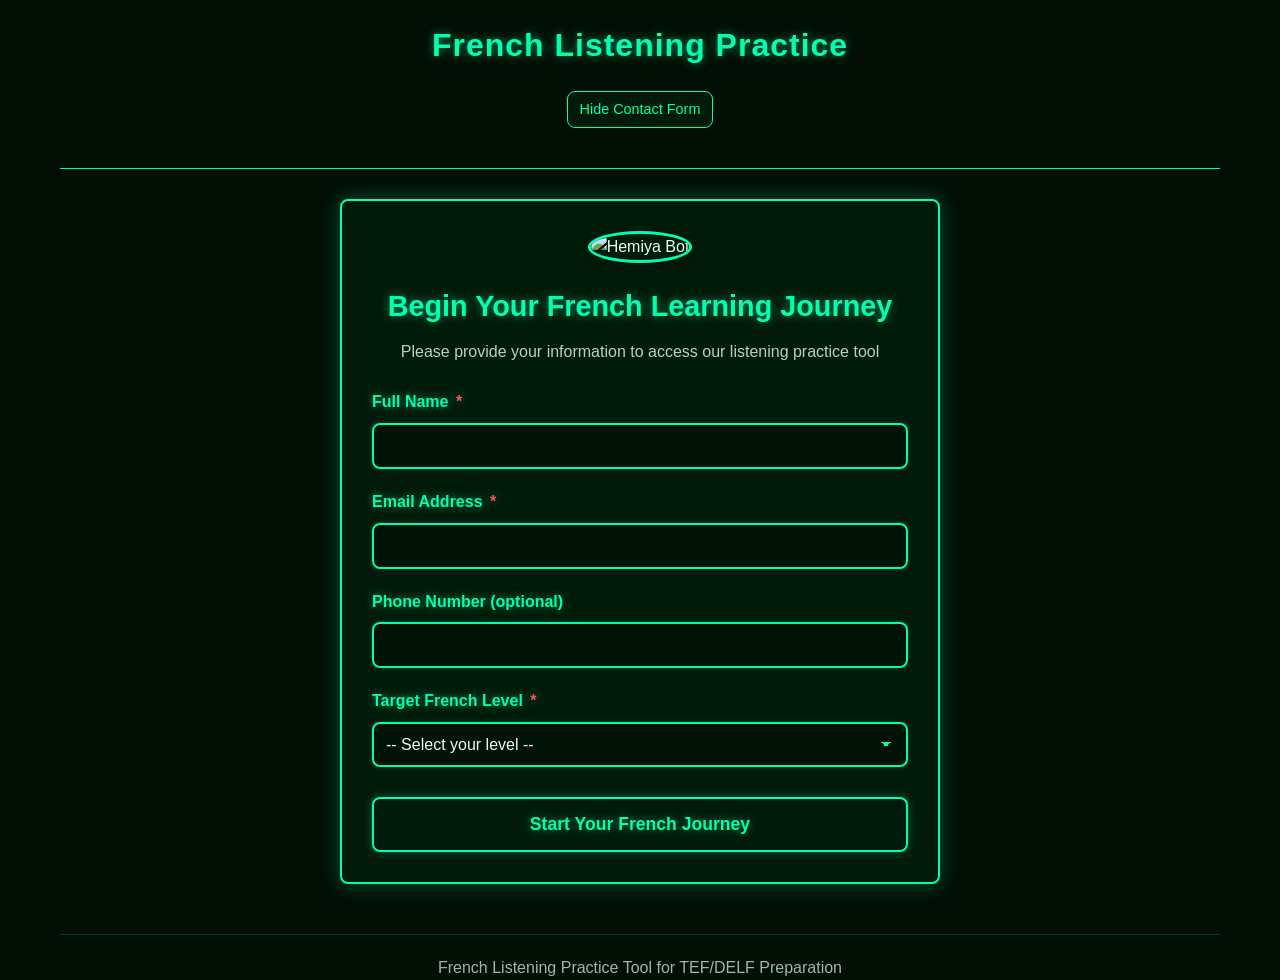
==== listening.html @ bfbf90c2 "Initial commit of listening practice tool" ====
<!DOCTYPE html>
<html lang="fr">
<head>
    <meta charset="UTF-8">
    <meta name="viewport" content="width=device-width, initial-scale=1.0">
    <title>French Listening Practice - TEF/DELF Preparation</title>
    <link rel="stylesheet" href="css/styles.css">
    <script type="text/javascript" src="https://cdn.jsdelivr.net/npm/@emailjs/browser@3/dist/email.min.js"></script>
    <base target="_parent">
</head>
<body>
    <div class="container">
        <header>
            <h1>French Listening Practice</h1>
            <div class="form-toggle">
                <a href="#" class="form-toggle-link" id="toggle-form">Hide Contact Form</a>
            </div>
        </header>

        <main>
            <!-- Contact Form Section - Visible by default -->
            <div id="contact-form-container">
                <div class="form-header">
                    <div class="avatar-container">
                        <img src="https://yiyang512.github.io/new/hemiya.jpg" alt="Hemiya Bot" class="avatar">
                    </div>
                    <h2>Begin Your French Learning Journey</h2>
                    <p>Please provide your information to access our listening practice tool</p>
                </div>
                
                <form id="contact-form">
                    <div class="form-group">
                        <label for="fullName">Full Name <span class="required">*</span></label>
                        <input type="text" id="fullName" name="fullName" required>
                        <div class="error-message" id="fullName-error">Please enter your full name</div>
                    </div>
                    
                    <div class="form-group">
                        <label for="email">Email Address <span class="required">*</span></label>
                        <input type="email" id="email" name="email" required>
                        <div class="error-message" id="email-error">Please enter a valid email address</div>
                    </div>
                    
                    <div class="form-group">
                        <label for="phone">Phone Number (optional)</label>
                        <input type="tel" id="phone" name="phone">
                    </div>
                    
                    <div class="form-group">
                        <label for="targetLevel">Target French Level <span class="required">*</span></label>
                        <select id="targetLevel" name="targetLevel" required>
                            <option value="">-- Select your level --</option>
                            <option value="A1">A1 - Beginner</option>
                            <option value="A2">A2 - Elementary</option>
                            <option value="B1">B1 - Intermediate</option>
                            <option value="B2">B2 - Upper Intermediate</option>
                        </select>
                        <div class="error-message" id="targetLevel-error">Please select your target level</div>
                    </div>
                    
                    <button type="submit" id="submit-form">Start Your French Journey</button>
                    
                    <div id="form-success" class="form-message success-message hidden">
                        <p>Thank you for your submission! You now have access to our listening practice tool.</p>
                    </div>
                    
                    <div id="form-error" class="form-message error-message hidden">
                        <p>There was an error processing your submission. Please try again.</p>
                    </div>
                </form>
            </div>

            <!-- Listening Level Selection - Hidden by default -->
            <div id="listening-app" class="hidden">
                <div class="level-selector">
                    <h2>Sélectionnez votre niveau</h2>
                    <div class="level-buttons">
                        <button class="level-btn" data-level="A1">A1</button>
                        <button class="level-btn" data-level="A2">A2</button>
                        <button class="level-btn" data-level="B1">B1</button>
                        <button class="level-btn" data-level="B2">B2</button>
                    </div>
                </div>

                <div id="level-description" class="hidden">
                    <div class="level-info">
                        <h2>Niveau <span id="current-level">A1</span></h2>
                        <p id="level-explanation"></p>
                    </div>
                    <div class="listening-selector">
                        <label for="listening-select">Choisissez un audio:</label>
                        <select id="listening-select">
                            <option value="">-- Sélectionnez un audio --</option>
                        </select>
                    </div>
                </div>

                <div id="listening-container" class="hidden">
                    <div class="audio-player-container">
                        <h3>Écoutez attentivement</h3>
                        <div class="audio-player">
                            <audio id="audio-player" controls>
                                <source id="audio-source" src="" type="audio/mp3">
                                Votre navigateur ne supporte pas l'élément audio.
                            </audio>
                            <div class="audio-controls">
                                <button id="play-audio" class="control-btn">Écouter</button>
                                <button id="pause-audio" class="control-btn">Pause</button>
                                <button id="replay-audio" class="control-btn">Réécouter</button>
                            </div>
                        </div>
                        <div class="playback-count">
                            <p>Nombre d'écoutes: <span id="playback-counter">0</span>/2</p>
                        </div>
                    </div>
                    
                    <div class="timer-container">
                        <span id="timer">05:00</span>
                        <button id="start-timer">Démarrer</button>
                    </div>
                    
                    <section class="transcript hidden" id="transcript-section">
                        <h2>Transcription</h2>
                        <div id="transcript-content" class="transcript-content"></div>
                    </section>

                    <section class="questions">
                        <h2>Questions de compréhension</h2>
                        <form id="quiz-form"></form>
                    </section>

                    <section class="results hidden" id="results">
                        <h2>Résultats</h2>
                        <p id="score"></p>
                        <div id="detailed-feedback"></div>
                    </section>
                </div>
            </div>
        </main>

        <footer>
            <p>French Listening Practice Tool for TEF/DELF Preparation</p>
        </footer>
    </div>

    <script src="js/listening-data.js"></script>
    <script src="js/listening-script.js"></script>
    <script>
        // Toggle contact form visibility
        document.getElementById('toggle-form').addEventListener('click', function(e) {
            e.preventDefault();
            const formContainer = document.getElementById('contact-form-container');
            const toggleLink = document.getElementById('toggle-form');
            
            if (formContainer.classList.contains('hidden')) {
                formContainer.classList.remove('hidden');
                toggleLink.textContent = 'Hide Contact Form';
            } else {
                formContainer.classList.add('hidden');
                toggleLink.textContent = 'Show Contact Form';
            }
        });
    </script>
</body>
</html>
---- css/styles.css ----
:root {
    --primary-color: #00ffae;
    --secondary-color: #00ff99;
    --accent-color: #05ff8a;
    --background-color: #010f05;
    --card-background: #021a0a;
    --text-color: #e6fff2;
    --header-color: #00ffae;
    --error-color: #ff5252;
    --success-color: #00ffae;
    --border-radius: 8px;
    --box-shadow: 0 4px 8px rgba(0, 255, 174, 0.2);
    --glow-effect: 0 0 10px rgba(0, 255, 174, 0.5);
    --hover-glow: 0 0 15px rgba(0, 255, 174, 0.8);
    --a1-color: #00ffae;
    --a2-color: #00ffcc;
    --b1-color: #00ff99;
    --b2-color: #00ffb3;
    --dark-bg-gradient: linear-gradient(135deg, #010f05 0%, #041a0f 100%);
}

* {
    margin: 0;
    padding: 0;
    box-sizing: border-box;
}

body {
    font-family: 'DM Sans', 'Poppins', sans-serif;
    background-color: var(--background-color);
    color: var(--text-color);
    line-height: 1.6;
    min-height: 100vh;
}

h1, h2, h3, h4, h5, h6 {
    color: var(--header-color);
    text-shadow: var(--glow-effect);
}

a {
    color: var(--primary-color);
    text-decoration: none;
    transition: all 0.3s ease;
}

a:hover {
    text-shadow: var(--glow-effect);
}

.container {
    max-width: 1200px;
    margin: 0 auto;
    padding: 0 20px;
}

header {
    padding: 20px 0;
    text-align: center;
    margin-bottom: 30px;
    border-bottom: 1px solid var(--primary-color);
}

header h1 {
    margin-bottom: 20px;
    font-weight: 700;
    letter-spacing: 1px;
}

.level-selector h2 {
    margin-bottom: 15px;
    font-size: 1.3rem;
    color: var(--primary-color);
    text-shadow: 0 0 5px rgba(0, 255, 174, 0.5);
}

.level-buttons {
    display: flex;
    justify-content: center;
    gap: 15px;
    flex-wrap: wrap;
}

.level-btn {
    margin: 0 10px;
    padding: 8px 20px;
    background-color: transparent;
    color: var(--primary-color);
    border: 2px solid var(--primary-color);
    border-radius: var(--border-radius);
    font-size: 1.2rem;
    cursor: pointer;
    transition: all 0.3s ease;
}

.level-btn:hover {
    background-color: var(--primary-color);
    color: var(--background-color);
    box-shadow: var(--hover-glow);
}

.level-btn.active {
    background-color: var(--primary-color);
    color: var(--background-color);
    box-shadow: var(--glow-effect);
}

.level-btn[data-level="A1"] {
    border-color: var(--a1-color);
    color: var(--a1-color);
}

.level-btn[data-level="A2"] {
    border-color: var(--a2-color);
    color: var(--a2-color);
}

.level-btn[data-level="B1"] {
    border-color: var(--b1-color);
    color: var(--b1-color);
}

.level-btn[data-level="B2"] {
    border-color: var(--b2-color);
    color: var(--b2-color);
}

.level-info {
    background-color: var(--card-background);
    padding: 15px;
    border-radius: var(--border-radius);
    margin-bottom: 20px;
    border: 1px solid var(--primary-color);
    box-shadow: var(--box-shadow);
}

.level-info h2 {
    margin-bottom: 10px;
}

.reading-selector {
    margin-bottom: 25px;
    text-align: center;
}

.reading-selector label {
    display: block;
    margin-bottom: 10px;
    font-weight: bold;
    color: var(--primary-color);
    text-shadow: var(--glow-effect);
    font-size: 1.2rem;
}

.reading-selector select {
    width: 100%;
    max-width: 600px;
    padding: 12px 20px;
    border: 2px solid var(--primary-color);
    border-radius: var(--border-radius);
    font-size: 1.1rem;
    background-color: rgba(2, 26, 10, 0.9);
    color: var(--text-color);
    box-shadow: 0 0 8px rgba(0, 255, 174, 0.4);
    cursor: pointer;
    appearance: none;
    -webkit-appearance: none;
    -moz-appearance: none;
    background-image: 
        linear-gradient(45deg, transparent 50%, var(--primary-color) 50%),
        linear-gradient(135deg, var(--primary-color) 50%, transparent 50%);
    background-position: 
        calc(100% - 20px) center,
        calc(100% - 15px) center;
    background-size: 
        5px 5px,
        5px 5px;
    background-repeat: no-repeat;
    transition: all 0.3s ease;
}

.reading-selector select:hover {
    border-color: var(--secondary-color);
    box-shadow: 0 0 15px rgba(0, 255, 174, 0.6);
    transform: translateY(-2px);
}

.reading-selector select:focus {
    outline: none;
    border-color: var(--accent-color);
    box-shadow: 0 0 20px rgba(0, 255, 174, 0.7);
}

.reading-selector select option {
    background-color: var(--card-background);
    color: var(--text-color);
    padding: 12px;
    font-size: 1rem;
}

/* Custom styled dropdown arrow animation */
.reading-selector select:hover {
    background-image: 
        linear-gradient(45deg, transparent 50%, var(--secondary-color) 50%),
        linear-gradient(135deg, var(--secondary-color) 50%, transparent 50%);
}

/* Improve select option styling */
.reading-selector select option:hover,
.reading-selector select option:focus,
.reading-selector select option:checked {
    background-color: rgba(0, 255, 174, 0.2);
    color: var(--primary-color);
}

#level-description, #reading-container {
    opacity: 1;
    transition: opacity 0.3s ease;
}

.timer-container {
    display: flex;
    justify-content: center;
    align-items: center;
    margin-bottom: 20px;
    gap: 15px;
}

#timer {
    font-size: 1.5rem;
    font-weight: bold;
    color: var(--primary-color);
    text-shadow: var(--glow-effect);
}

button {
    background-color: transparent;
    color: var(--primary-color);
    border: 2px solid var(--primary-color);
    padding: 10px 20px;
    border-radius: var(--border-radius);
    cursor: pointer;
    font-weight: bold;
    transition: all 0.3s ease;
    box-shadow: var(--box-shadow);
    text-shadow: var(--glow-effect);
}

button:hover {
    background-color: var(--primary-color);
    color: var(--background-color);
    box-shadow: var(--hover-glow);
    transform: translateY(-2px);
}

section {
    background-color: var(--card-background);
    padding: 20px;
    margin-bottom: 20px;
    border-radius: var(--border-radius);
    box-shadow: var(--box-shadow);
    border: 1px solid var(--primary-color);
}

.reading-passage, .questions, .results {
    border-left: 4px solid var(--primary-color);
}

.reading-passage h2, 
.questions h2,
.results h2 {
    margin-bottom: 15px;
    color: var(--primary-color);
    text-shadow: 0 0 5px rgba(0, 255, 174, 0.5);
}

.passage-content {
    line-height: 1.8;
}

.passage-content p {
    margin-bottom: 15px;
}

.question {
    margin-bottom: 25px;
    padding-bottom: 20px;
    border-bottom: 1px solid rgba(0, 255, 174, 0.2);
}

.question p {
    font-weight: bold;
    margin-bottom: 10px;
    color: var(--primary-color);
}

.options {
    margin-left: 20px;
    margin-bottom: 10px;
}

.option {
    margin-bottom: 8px;
}

textarea {
    width: 100%;
    padding: 10px;
    border: 1px solid var(--primary-color);
    border-radius: var(--border-radius);
    resize: vertical;
    background-color: var(--card-background);
    color: var(--text-color);
    box-shadow: 0 0 5px rgba(0, 255, 174, 0.2);
}

.feedback {
    margin-top: 10px;
    padding: 10px;
    border-radius: var(--border-radius);
    display: none;
    background-color: var(--card-background);
}

.feedback.correct {
    border: 1px solid var(--success-color);
    color: var(--success-color);
    box-shadow: 0 0 5px rgba(0, 255, 153, 0.3);
    display: block;
}

.feedback.incorrect {
    border: 1px solid var(--error-color);
    color: var(--error-color);
    box-shadow: 0 0 5px rgba(255, 77, 77, 0.3);
    display: block;
}

.controls {
    display: flex;
    gap: 10px;
    margin-top: 20px;
}

#quiz-form button[type="submit"] {
    border-color: var(--primary-color);
    color: var(--primary-color);
}

#show-answers {
    border-color: var(--secondary-color);
    color: var(--secondary-color);
}

.hidden {
    display: none;
}

.highlight {
    background-color: rgba(0, 255, 174, 0.15);
    color: var(--primary-color);
    font-weight: bold;
}

.back-to-levels {
    display: block;
    margin: 0 auto 20px;
    background-color: transparent;
    border-color: var(--secondary-color);
    color: var(--secondary-color);
}

footer {
    text-align: center;
    margin-top: 50px;
    padding-top: 20px;
    border-top: 1px solid rgba(0, 255, 174, 0.2);
    color: rgba(224, 255, 240, 0.7);
}

input[type="radio"], input[type="checkbox"] {
    accent-color: var(--primary-color);
}

select, textarea {
    background-color: var(--card-background);
    color: var(--text-color);
    border: 1px solid var(--primary-color);
    border-radius: var(--border-radius);
    padding: 8px 12px;
    transition: all 0.3s ease;
}

select:focus, textarea:focus {
    border-color: var(--secondary-color);
    box-shadow: var(--glow-effect);
    outline: none;
}

.correct-feedback {
    color: var(--success-color);
    font-weight: bold;
    text-shadow: var(--glow-effect);
}

.incorrect-feedback {
    color: var(--error-color);
    font-weight: bold;
}

@media (max-width: 768px) {
    .level-buttons {
        flex-direction: column;
        align-items: center;
    }
    
    .level-btn {
        margin: 5px 0;
        width: 80%;
    }
}

/* Contact Form Styles */
#contact-form-container {
    max-width: 600px;
    margin: 0 auto 40px;
    background-color: var(--card-background);
    padding: 30px;
    border-radius: var(--border-radius);
    border: 2px solid var(--primary-color);
    box-shadow: 0 0 20px rgba(0, 255, 174, 0.3);
}

.form-header {
    text-align: center;
    margin-bottom: 25px;
}

.form-header h2 {
    margin-bottom: 10px;
    font-size: 1.8rem;
}

.form-header p {
    color: rgba(230, 255, 242, 0.8);
}

.form-group {
    margin-bottom: 20px;
    position: relative;
}

.form-group label {
    display: block;
    margin-bottom: 8px;
    font-weight: bold;
    color: var(--primary-color);
    text-shadow: var(--glow-effect);
}

.required {
    color: var(--error-color);
    margin-left: 3px;
}

.form-group input,
.form-group select {
    width: 100%;
    padding: 12px;
    background-color: rgba(1, 15, 5, 0.7);
    border: 2px solid var(--primary-color);
    border-radius: var(--border-radius);
    color: var(--text-color);
    font-size: 1rem;
    transition: all 0.3s ease;
    box-shadow: 0 0 5px rgba(0, 255, 174, 0.2);
}

.form-group select {
    appearance: none;
    background-image: 
        linear-gradient(45deg, transparent 50%, var(--primary-color) 50%),
        linear-gradient(135deg, var(--primary-color) 50%, transparent 50%);
    background-position: 
        calc(100% - 20px) center,
        calc(100% - 15px) center;
    background-size: 
        5px 5px,
        5px 5px;
    background-repeat: no-repeat;
}

.form-group input:focus,
.form-group select:focus {
    outline: none;
    border-color: var(--secondary-color);
    box-shadow: 0 0 15px rgba(0, 255, 174, 0.5);
}

.form-group input.error,
.form-group select.error {
    border-color: var(--error-color);
    box-shadow: 0 0 10px rgba(255, 82, 82, 0.3);
}

.error-message {
    color: var(--error-color);
    font-size: 0.85rem;
    margin-top: 5px;
    display: none;
}

#contact-form button[type="submit"] {
    width: 100%;
    padding: 15px;
    background-color: transparent;
    border: 2px solid var(--primary-color);
    color: var(--primary-color);
    font-size: 1.1rem;
    margin-top: 10px;
    cursor: pointer;
    transition: all 0.3s ease;
    text-shadow: var(--glow-effect);
    box-shadow: 0 0 10px rgba(0, 255, 174, 0.3);
}

#contact-form button[type="submit"]:hover {
    background-color: var(--primary-color);
    color: var(--background-color);
    box-shadow: 0 0 20px rgba(0, 255, 174, 0.6);
    transform: translateY(-2px);
}

.form-message {
    padding: 15px;
    border-radius: var(--border-radius);
    margin-top: 20px;
    text-align: center;
}

.success-message {
    background-color: rgba(0, 255, 174, 0.1);
    border: 1px solid var(--success-color);
    color: var(--success-color);
}

.error-message {
    background-color: rgba(255, 82, 82, 0.1);
    border: 1px solid var(--error-color);
    color: var(--error-color);
}

/* Avatar styling */
.avatar-container {
    text-align: center;
    margin-bottom: 20px;
}

.avatar {
    width: 120px;
    height: 120px;
    border-radius: 50%;
    object-fit: cover;
    border: 3px solid var(--primary-color);
    box-shadow: 0 4px 8px rgba(0, 0, 0, 0.2);
    animation: pulse 2s infinite ease-in-out, glow 3s infinite alternate;
    transition: transform 0.3s ease;
}

.avatar:hover {
    transform: scale(1.05);
    box-shadow: 0 0 25px var(--primary-color);
}

@keyframes pulse {
    0% { transform: scale(1); }
    50% { transform: scale(1.05); }
    100% { transform: scale(1); }
}

@keyframes glow {
    0% { box-shadow: 0 0 10px rgba(0, 255, 174, 0.3); }
    100% { box-shadow: 0 0 20px rgba(0, 255, 174, 0.8); }
}

/* Listening test specific styles */
.audio-player-container {
    background-color: var(--card-background);
    padding: 20px;
    border-radius: var(--border-radius);
    margin-bottom: 25px;
    border: 1px solid var(--primary-color);
    box-shadow: var(--box-shadow);
    text-align: center;
}

.audio-player-container h3 {
    color: var(--primary-color);
    margin-bottom: 15px;
    text-shadow: var(--glow-effect);
}

.audio-player {
    margin: 0 auto;
    max-width: 500px;
}

audio {
    width: 100%;
    margin-bottom: 15px;
    background-color: rgba(0, 255, 174, 0.05);
    border-radius: var(--border-radius);
}

.audio-controls {
    display: flex;
    justify-content: center;
    gap: 15px;
    margin-top: 10px;
}

.control-btn {
    padding: 8px 15px;
    background-color: transparent;
    color: var(--primary-color);
    border: 1px solid var(--primary-color);
    border-radius: var(--border-radius);
    cursor: pointer;
    transition: all 0.3s ease;
}

.control-btn:hover {
    background-color: var(--primary-color);
    color: var(--background-color);
    box-shadow: var(--hover-glow);
}

.playback-count {
    margin-top: 15px;
    color: var(--text-color);
    font-size: 0.9rem;
}

.transcript {
    background-color: var(--card-background);
    padding: 20px;
    border-radius: var(--border-radius);
    margin-bottom: 25px;
    border: 1px solid var(--primary-color);
    box-shadow: var(--box-shadow);
}

.transcript h2 {
    color: var(--primary-color);
    margin-bottom: 15px;
    text-shadow: var(--glow-effect);
}

.transcript-content {
    padding: 15px;
    background-color: rgba(0, 255, 174, 0.05);
    border-radius: var(--border-radius);
    border: 1px solid rgba(0, 255, 174, 0.2);
}

.transcript-content p {
    margin-bottom: 10px;
    line-height: 1.6;
}

.listening-selector {
    margin-bottom: 25px;
    text-align: center;
}

.listening-selector label {
    display: block;
    margin-bottom: 10px;
    font-weight: bold;
    color: var(--primary-color);
    text-shadow: var(--glow-effect);
    font-size: 1.2rem;
}

.listening-selector select {
    width: 100%;
    max-width: 600px;
    padding: 12px 20px;
    border: 2px solid var(--primary-color);
    border-radius: var(--border-radius);
    font-size: 1.1rem;
    background-color: rgba(2, 26, 10, 0.9);
    color: var(--text-color);
    box-shadow: 0 0 8px rgba(0, 255, 174, 0.4);
    cursor: pointer;
    appearance: none;
    -webkit-appearance: none;
    -moz-appearance: none;
    background-image: 
        linear-gradient(45deg, transparent 50%, var(--primary-color) 50%),
        linear-gradient(135deg, var(--primary-color) 50%, transparent 50%);
    background-position: 
        calc(100% - 20px) center,
        calc(100% - 15px) center;
    background-size: 
        5px 5px,
        5px 5px;
    background-repeat: no-repeat;
    transition: all 0.3s ease;
}

.listening-selector select:hover {
    border-color: var(--secondary-color);
    box-shadow: 0 0 15px rgba(0, 255, 174, 0.6);
    transform: translateY(-2px);
}

.listening-selector select:focus {
    outline: none;
    border-color: var(--accent-color);
    box-shadow: 0 0 20px rgba(0, 255, 174, 0.7);
}

.listening-selector select option {
    background-color: var(--card-background);
    color: var(--text-color);
    padding: 12px;
    font-size: 1rem;
}

@media (max-width: 768px) {
    .audio-controls {
        flex-direction: column;
        align-items: center;
    }
    
    .control-btn {
        width: 100%;
        max-width: 200px;
    }
}

.form-toggle {
    text-align: center;
    margin-bottom: 20px;
}

.form-toggle-link {
    display: inline-block;
    padding: 6px 12px;
    background-color: var(--card-background);
    color: var(--primary-color);
    border: 1px solid var(--primary-color);
    border-radius: var(--border-radius);
    cursor: pointer;
    transition: all 0.3s ease;
    font-size: 0.9rem;
}

.form-toggle-link:hover {
    background-color: var(--primary-color);
    color: var(--background-color);
    box-shadow: var(--hover-glow);
    text-shadow: none;
}
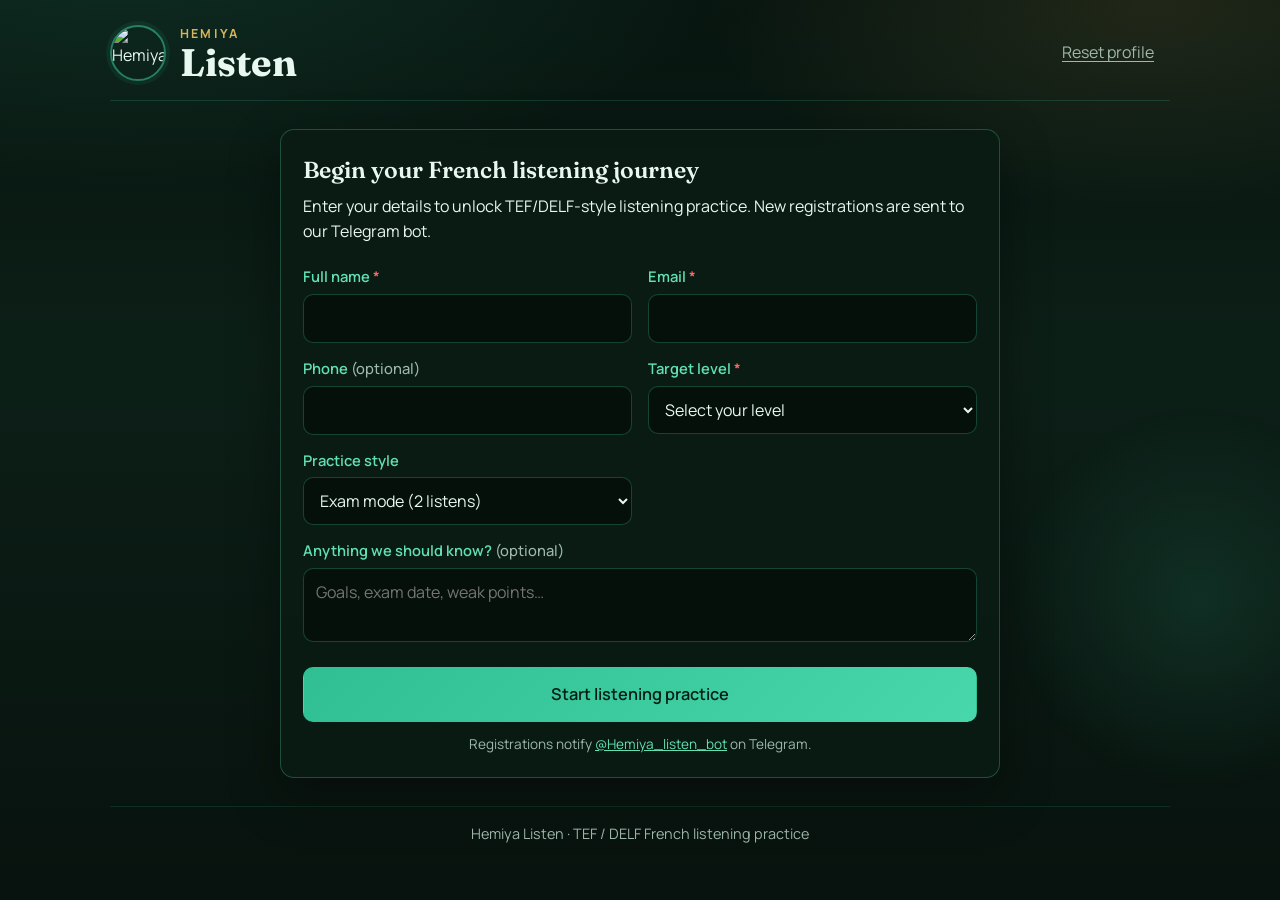
==== commit 500bf82e: "Rebuild French listening tool with 30+ exercises per level and Telegram signup Replace the EmailJS g" ====
--- a/listening.html
+++ b/listening.html
@@ -1,165 +1,234 @@
 <!DOCTYPE html>
 <html lang="fr">
 <head>
-    <meta charset="UTF-8">
-    <meta name="viewport" content="width=device-width, initial-scale=1.0">
-    <title>French Listening Practice - TEF/DELF Preparation</title>
-    <link rel="stylesheet" href="css/styles.css">
-    <script type="text/javascript" src="https://cdn.jsdelivr.net/npm/@emailjs/browser@3/dist/email.min.js"></script>
-    <base target="_parent">
+  <meta charset="UTF-8">
+  <meta name="viewport" content="width=device-width, initial-scale=1.0">
+  <title>Hemiya Listen — French Listening Practice (TEF/DELF)</title>
+  <link rel="preconnect" href="https://fonts.googleapis.com">
+  <link rel="preconnect" href="https://fonts.gstatic.com" crossorigin>
+  <link href="https://fonts.googleapis.com/css2?family=Fraunces:opsz,wght@9..144,500;9..144,700&family=Manrope:wght@400;500;600;700&display=swap" rel="stylesheet">
+  <link rel="stylesheet" href="css/listening.css">
+  <base target="_parent">
 </head>
 <body>
-    <div class="container">
-        <header>
-            <h1>French Listening Practice</h1>
-            <div class="form-toggle">
-                <a href="#" class="form-toggle-link" id="toggle-form">Hide Contact Form</a>
-            </div>
-        </header>
-
-        <main>
-            <!-- Contact Form Section - Visible by default -->
-            <div id="contact-form-container">
-                <div class="form-header">
-                    <div class="avatar-container">
-                        <img src="https://yiyang512.github.io/new/hemiya.jpg" alt="Hemiya Bot" class="avatar">
-                    </div>
-                    <h2>Begin Your French Learning Journey</h2>
-                    <p>Please provide your information to access our listening practice tool</p>
-                </div>
-                
-                <form id="contact-form">
-                    <div class="form-group">
-                        <label for="fullName">Full Name <span class="required">*</span></label>
-                        <input type="text" id="fullName" name="fullName" required>
-                        <div class="error-message" id="fullName-error">Please enter your full name</div>
-                    </div>
-                    
-                    <div class="form-group">
-                        <label for="email">Email Address <span class="required">*</span></label>
-                        <input type="email" id="email" name="email" required>
-                        <div class="error-message" id="email-error">Please enter a valid email address</div>
-                    </div>
-                    
-                    <div class="form-group">
-                        <label for="phone">Phone Number (optional)</label>
-                        <input type="tel" id="phone" name="phone">
-                    </div>
-                    
-                    <div class="form-group">
-                        <label for="targetLevel">Target French Level <span class="required">*</span></label>
-                        <select id="targetLevel" name="targetLevel" required>
-                            <option value="">-- Select your level --</option>
-                            <option value="A1">A1 - Beginner</option>
-                            <option value="A2">A2 - Elementary</option>
-                            <option value="B1">B1 - Intermediate</option>
-                            <option value="B2">B2 - Upper Intermediate</option>
-                        </select>
-                        <div class="error-message" id="targetLevel-error">Please select your target level</div>
-                    </div>
-                    
-                    <button type="submit" id="submit-form">Start Your French Journey</button>
-                    
-                    <div id="form-success" class="form-message success-message hidden">
-                        <p>Thank you for your submission! You now have access to our listening practice tool.</p>
-                    </div>
-                    
-                    <div id="form-error" class="form-message error-message hidden">
-                        <p>There was an error processing your submission. Please try again.</p>
-                    </div>
-                </form>
-            </div>
-
-            <!-- Listening Level Selection - Hidden by default -->
-            <div id="listening-app" class="hidden">
-                <div class="level-selector">
-                    <h2>Sélectionnez votre niveau</h2>
-                    <div class="level-buttons">
-                        <button class="level-btn" data-level="A1">A1</button>
-                        <button class="level-btn" data-level="A2">A2</button>
-                        <button class="level-btn" data-level="B1">B1</button>
-                        <button class="level-btn" data-level="B2">B2</button>
-                    </div>
-                </div>
-
-                <div id="level-description" class="hidden">
-                    <div class="level-info">
-                        <h2>Niveau <span id="current-level">A1</span></h2>
-                        <p id="level-explanation"></p>
-                    </div>
-                    <div class="listening-selector">
-                        <label for="listening-select">Choisissez un audio:</label>
-                        <select id="listening-select">
-                            <option value="">-- Sélectionnez un audio --</option>
-                        </select>
-                    </div>
-                </div>
-
-                <div id="listening-container" class="hidden">
-                    <div class="audio-player-container">
-                        <h3>Écoutez attentivement</h3>
-                        <div class="audio-player">
-                            <audio id="audio-player" controls>
-                                <source id="audio-source" src="" type="audio/mp3">
-                                Votre navigateur ne supporte pas l'élément audio.
-                            </audio>
-                            <div class="audio-controls">
-                                <button id="play-audio" class="control-btn">Écouter</button>
-                                <button id="pause-audio" class="control-btn">Pause</button>
-                                <button id="replay-audio" class="control-btn">Réécouter</button>
-                            </div>
-                        </div>
-                        <div class="playback-count">
-                            <p>Nombre d'écoutes: <span id="playback-counter">0</span>/2</p>
-                        </div>
-                    </div>
-                    
-                    <div class="timer-container">
-                        <span id="timer">05:00</span>
-                        <button id="start-timer">Démarrer</button>
-                    </div>
-                    
-                    <section class="transcript hidden" id="transcript-section">
-                        <h2>Transcription</h2>
-                        <div id="transcript-content" class="transcript-content"></div>
-                    </section>
-
-                    <section class="questions">
-                        <h2>Questions de compréhension</h2>
-                        <form id="quiz-form"></form>
-                    </section>
-
-                    <section class="results hidden" id="results">
-                        <h2>Résultats</h2>
-                        <p id="score"></p>
-                        <div id="detailed-feedback"></div>
-                    </section>
-                </div>
-            </div>
-        </main>
-
-        <footer>
-            <p>French Listening Practice Tool for TEF/DELF Preparation</p>
-        </footer>
-    </div>
-
-    <script src="js/listening-data.js"></script>
-    <script src="js/listening-script.js"></script>
-    <script>
-        // Toggle contact form visibility
-        document.getElementById('toggle-form').addEventListener('click', function(e) {
-            e.preventDefault();
-            const formContainer = document.getElementById('contact-form-container');
-            const toggleLink = document.getElementById('toggle-form');
-            
-            if (formContainer.classList.contains('hidden')) {
-                formContainer.classList.remove('hidden');
-                toggleLink.textContent = 'Hide Contact Form';
-            } else {
-                formContainer.classList.add('hidden');
-                toggleLink.textContent = 'Show Contact Form';
-            }
-        });
-    </script>
+  <div class="bg-glow" aria-hidden="true"></div>
+  <div class="container">
+    <header class="site-header">
+      <div class="brand">
+        <img src="https://yiyang512.github.io/new/hemiya.jpg" alt="Hemiya" class="brand-avatar">
+        <div>
+          <p class="brand-kicker">Hemiya</p>
+          <h1>Listen</h1>
+        </div>
+      </div>
+      <div class="header-actions">
+        <span id="user-chip" class="user-chip hidden"></span>
+        <button type="button" id="reset-user" class="text-btn" title="Clear saved profile">Reset profile</button>
+      </div>
+    </header>
+
+    <main>
+      <!-- Contact / gate -->
+      <section id="contact-section" class="panel contact-panel">
+        <div class="form-header">
+          <h2>Begin your French listening journey</h2>
+          <p>Enter your details to unlock TEF/DELF-style listening practice. New registrations are sent to our Telegram bot.</p>
+        </div>
+
+        <form id="contact-form" novalidate>
+          <div class="form-grid">
+            <div class="form-group">
+              <label for="fullName">Full name <span class="required">*</span></label>
+              <input type="text" id="fullName" name="fullName" autocomplete="name" required>
+              <div class="error-message" id="fullName-error">Please enter your full name</div>
+            </div>
+
+            <div class="form-group">
+              <label for="email">Email <span class="required">*</span></label>
+              <input type="email" id="email" name="email" autocomplete="email" required>
+              <div class="error-message" id="email-error">Please enter a valid email address</div>
+            </div>
+
+            <div class="form-group">
+              <label for="phone">Phone <span class="optional">(optional)</span></label>
+              <input type="tel" id="phone" name="phone" autocomplete="tel">
+            </div>
+
+            <div class="form-group">
+              <label for="targetLevel">Target level <span class="required">*</span></label>
+              <select id="targetLevel" name="targetLevel" required>
+                <option value="">Select your level</option>
+                <option value="A1">A1 — Beginner</option>
+                <option value="A2">A2 — Elementary</option>
+                <option value="B1">B1 — Intermediate</option>
+                <option value="B2">B2 — Upper intermediate</option>
+              </select>
+              <div class="error-message" id="targetLevel-error">Please select your target level</div>
+            </div>
+
+            <div class="form-group">
+              <label for="prefMode">Practice style</label>
+              <select id="prefMode" name="prefMode">
+                <option value="exam">Exam mode (2 listens)</option>
+                <option value="practice">Practice mode (unlimited + speed)</option>
+              </select>
+            </div>
+
+            <div class="form-group form-group-full">
+              <label for="note">Anything we should know? <span class="optional">(optional)</span></label>
+              <textarea id="note" name="note" rows="2" placeholder="Goals, exam date, weak points…"></textarea>
+            </div>
+
+            <!-- Honeypot: leave empty. Bots that fill it are ignored server-side. -->
+            <div class="hp" aria-hidden="true">
+              <label for="website">Website</label>
+              <input type="text" id="website" name="website" tabindex="-1" autocomplete="off">
+            </div>
+          </div>
+
+          <button type="submit" id="submit-form">Start listening practice</button>
+          <p class="fine-print">Registrations notify <a href="https://t.me/Hemiya_listen_bot" target="_blank" rel="noopener">@Hemiya_listen_bot</a> on Telegram.</p>
+
+          <div id="form-success" class="form-message success-message hidden">
+            <p>You’re in. Loading your listening workspace…</p>
+          </div>
+          <div id="form-error" class="form-message error-message hidden">
+            <p>There was a problem sending your registration.</p>
+          </div>
+        </form>
+      </section>
+
+      <!-- Main app -->
+      <section id="listening-app" class="hidden">
+        <div class="level-selector panel">
+          <div class="section-head">
+            <h2>Choose your level</h2>
+            <p>Browse exercises, track scores, and train with exam or practice rules.</p>
+          </div>
+          <div class="level-buttons">
+            <button class="level-btn" data-level="A1">A1</button>
+            <button class="level-btn" data-level="A2">A2</button>
+            <button class="level-btn" data-level="B1">B1</button>
+            <button class="level-btn" data-level="B2">B2</button>
+          </div>
+        </div>
+
+        <div id="level-panel" class="hidden">
+          <div class="panel level-info">
+            <div class="section-head inline">
+              <div>
+                <h2 id="level-title">Niveau A1</h2>
+                <p id="level-explanation"></p>
+              </div>
+              <div id="stats-bar" class="stats-bar"></div>
+            </div>
+            <div class="toolbar">
+              <label class="search-wrap">
+                <span class="sr-only">Search exercises</span>
+                <input type="search" id="exercise-search" placeholder="Search exercises…">
+              </label>
+            </div>
+            <div id="exercise-grid" class="exercise-grid"></div>
+          </div>
+        </div>
+
+        <div id="session-panel" class="hidden">
+          <div class="session-top">
+            <button type="button" id="back-btn" class="ghost">← Back to exercises</button>
+            <div class="session-actions">
+              <button type="button" id="toggle-mode" class="ghost">Switch mode</button>
+              <span id="mode-badge" class="mode-badge exam">Exam mode</span>
+            </div>
+          </div>
+
+          <div class="panel player-panel">
+            <div class="session-heading">
+              <div>
+                <h2 id="exercise-title">Exercise</h2>
+                <p id="exercise-meta" class="muted"></p>
+              </div>
+              <span id="source-badge" class="source-badge">Preparing…</span>
+            </div>
+
+            <audio id="audio-el" preload="metadata"></audio>
+
+            <div class="player">
+              <div class="progress-track" aria-hidden="true">
+                <div id="progress-fill" class="progress-fill"></div>
+              </div>
+              <div class="player-meta">
+                <span id="time-current">00:00</span>
+                <span id="player-status" class="muted">Ready</span>
+                <span id="time-total">00:00</span>
+              </div>
+              <div class="player-controls">
+                <button type="button" id="play-btn" class="control-btn primary">Play</button>
+                <button type="button" id="pause-btn" class="control-btn" disabled>Pause</button>
+                <button type="button" id="stop-btn" class="control-btn" disabled>Stop</button>
+                <button type="button" id="replay-btn" class="control-btn">Replay</button>
+                <label class="speed-wrap">
+                  Speed
+                  <select id="speed-select">
+                    <option value="0.75">0.75×</option>
+                    <option value="1" selected>1×</option>
+                    <option value="1.15">1.15×</option>
+                    <option value="1.25">1.25×</option>
+                  </select>
+                </label>
+              </div>
+              <div class="playback-count">
+                Listens: <strong><span id="play-count">0</span>/<span id="play-limit">2</span></strong>
+                <span class="hint">Space = play/pause</span>
+              </div>
+            </div>
+
+            <div class="timer-row">
+              <span id="timer" class="timer">05:00</span>
+              <button type="button" id="timer-toggle">Start timer</button>
+              <button type="button" id="timer-reset" class="ghost">Reset</button>
+            </div>
+          </div>
+
+          <div class="panel questions-panel">
+            <div class="section-head inline">
+              <h2>Comprehension questions</h2>
+              <button type="button" id="reveal-transcript" class="ghost">Show transcript</button>
+            </div>
+            <form id="quiz-form"></form>
+          </div>
+
+          <section class="panel transcript hidden" id="transcript-section">
+            <h2>Transcript</h2>
+            <div id="transcript-content" class="transcript-content"></div>
+          </section>
+
+          <section class="panel results hidden" id="results">
+            <div class="section-head inline">
+              <div>
+                <h2>Results</h2>
+                <p id="score-summary" class="score-summary"></p>
+              </div>
+              <div class="results-actions">
+                <button type="button" id="retry-btn" class="ghost">Retry</button>
+                <button type="button" id="next-btn">Next exercise</button>
+              </div>
+            </div>
+            <div id="score-detail" class="score-detail"></div>
+          </section>
+        </div>
+      </section>
+    </main>
+
+    <footer>
+      <p>Hemiya Listen · TEF / DELF French listening practice</p>
+    </footer>
+  </div>
+
+  <div id="toast" class="toast" role="status" aria-live="polite"></div>
+
+  <script src="js/config.js"></script>
+  <script src="js/telegram.js"></script>
+  <script src="js/listening-data.js"></script>
+  <script src="js/app.js"></script>
 </body>
-</html> +</html>
--- a/css/listening.css
+++ b/css/listening.css
@@ -0,0 +1,734 @@
+:root {
+  --bg-0: #07140f;
+  --bg-1: #0c1f17;
+  --bg-2: #122a20;
+  --panel: rgba(10, 28, 20, 0.92);
+  --panel-border: rgba(86, 214, 160, 0.28);
+  --text: #e8f7ef;
+  --muted: #9eb9ab;
+  --primary: #3dcca0;
+  --primary-strong: #62e0b5;
+  --accent: #d8b35c;
+  --danger: #ff6b6b;
+  --ok: #3dcca0;
+  --radius: 14px;
+  --shadow: 0 18px 50px rgba(0, 0, 0, 0.35);
+  --font: 'Manrope', system-ui, sans-serif;
+  --display: 'Fraunces', Georgia, serif;
+}
+
+* { box-sizing: border-box; margin: 0; padding: 0; }
+
+html { scroll-behavior: smooth; }
+
+body {
+  font-family: var(--font);
+  color: var(--text);
+  background:
+    radial-gradient(1200px 500px at 10% -10%, rgba(61, 204, 160, 0.16), transparent 55%),
+    radial-gradient(900px 420px at 90% 0%, rgba(216, 179, 92, 0.12), transparent 50%),
+    linear-gradient(180deg, var(--bg-0), var(--bg-1) 40%, #08120e);
+  min-height: 100vh;
+  line-height: 1.55;
+}
+
+.bg-glow {
+  position: fixed;
+  inset: auto -10% 10% auto;
+  width: 420px;
+  height: 420px;
+  background: radial-gradient(circle, rgba(61, 204, 160, 0.12), transparent 65%);
+  pointer-events: none;
+  z-index: 0;
+}
+
+.container {
+  position: relative;
+  z-index: 1;
+  max-width: 1100px;
+  margin: 0 auto;
+  padding: 24px 20px 48px;
+}
+
+.sr-only {
+  position: absolute;
+  width: 1px;
+  height: 1px;
+  padding: 0;
+  margin: -1px;
+  overflow: hidden;
+  clip: rect(0, 0, 0, 0);
+  border: 0;
+}
+
+.hidden { display: none !important; }
+
+/* Honeypot — visually hidden but present for bots */
+.hp {
+  position: absolute;
+  left: -10000px;
+  top: auto;
+  width: 1px;
+  height: 1px;
+  overflow: hidden;
+}
+
+.site-header {
+  display: flex;
+  justify-content: space-between;
+  align-items: center;
+  gap: 16px;
+  margin-bottom: 28px;
+  padding-bottom: 18px;
+  border-bottom: 1px solid rgba(61, 204, 160, 0.18);
+}
+
+.brand {
+  display: flex;
+  align-items: center;
+  gap: 14px;
+}
+
+.brand-avatar {
+  width: 56px;
+  height: 56px;
+  border-radius: 50%;
+  object-fit: cover;
+  border: 2px solid rgba(61, 204, 160, 0.55);
+  box-shadow: 0 0 0 4px rgba(61, 204, 160, 0.08);
+}
+
+.brand-kicker {
+  font-size: 0.78rem;
+  letter-spacing: 0.18em;
+  text-transform: uppercase;
+  color: var(--accent);
+  font-weight: 700;
+}
+
+.brand h1 {
+  font-family: var(--display);
+  font-size: clamp(1.8rem, 3vw, 2.4rem);
+  font-weight: 700;
+  line-height: 1;
+  color: var(--text);
+}
+
+.header-actions {
+  display: flex;
+  align-items: center;
+  gap: 10px;
+}
+
+.user-chip {
+  font-size: 0.85rem;
+  padding: 6px 12px;
+  border-radius: 999px;
+  background: rgba(61, 204, 160, 0.12);
+  border: 1px solid rgba(61, 204, 160, 0.3);
+  color: var(--primary-strong);
+}
+
+.text-btn {
+  background: none;
+  border: none;
+  color: var(--muted);
+  cursor: pointer;
+  font: inherit;
+  text-decoration: underline;
+  text-underline-offset: 3px;
+}
+
+.panel {
+  background: var(--panel);
+  border: 1px solid var(--panel-border);
+  border-radius: var(--radius);
+  padding: 22px;
+  box-shadow: var(--shadow);
+  margin-bottom: 18px;
+  backdrop-filter: blur(8px);
+}
+
+.section-head {
+  margin-bottom: 18px;
+}
+
+.section-head.inline {
+  display: flex;
+  justify-content: space-between;
+  gap: 16px;
+  align-items: flex-start;
+  flex-wrap: wrap;
+}
+
+.section-head h2,
+.panel h2 {
+  font-family: var(--display);
+  font-size: 1.45rem;
+  font-weight: 600;
+  margin-bottom: 6px;
+  color: var(--text);
+}
+
+.section-head p,
+.muted,
+.fine-print {
+  color: var(--muted);
+}
+
+.contact-panel {
+  max-width: 720px;
+  margin: 0 auto 24px;
+}
+
+.form-header {
+  text-align: left;
+  margin-bottom: 22px;
+}
+
+.form-grid {
+  display: grid;
+  grid-template-columns: 1fr 1fr;
+  gap: 14px 16px;
+}
+
+.form-group-full { grid-column: 1 / -1; }
+
+.form-group label {
+  display: block;
+  margin-bottom: 6px;
+  font-weight: 600;
+  font-size: 0.92rem;
+  color: var(--primary-strong);
+}
+
+.required { color: var(--danger); }
+.optional { color: var(--muted); font-weight: 500; }
+
+input, select, textarea, button {
+  font: inherit;
+}
+
+input, select, textarea {
+  width: 100%;
+  padding: 11px 12px;
+  border-radius: 10px;
+  border: 1px solid rgba(61, 204, 160, 0.28);
+  background: rgba(4, 14, 10, 0.75);
+  color: var(--text);
+  outline: none;
+  transition: border-color 0.2s, box-shadow 0.2s;
+}
+
+input:focus, select:focus, textarea:focus {
+  border-color: var(--primary);
+  box-shadow: 0 0 0 3px rgba(61, 204, 160, 0.15);
+}
+
+input.error, select.error {
+  border-color: var(--danger);
+}
+
+.error-message {
+  display: none;
+  color: var(--danger);
+  font-size: 0.82rem;
+  margin-top: 5px;
+}
+
+button, .control-btn {
+  border: 1px solid rgba(61, 204, 160, 0.45);
+  background: rgba(61, 204, 160, 0.08);
+  color: var(--primary-strong);
+  padding: 10px 16px;
+  border-radius: 10px;
+  cursor: pointer;
+  font-weight: 600;
+  transition: transform 0.15s ease, background 0.2s, border-color 0.2s;
+}
+
+button:hover, .control-btn:hover {
+  background: rgba(61, 204, 160, 0.18);
+  transform: translateY(-1px);
+}
+
+button:disabled, .control-btn:disabled {
+  opacity: 0.45;
+  cursor: not-allowed;
+  transform: none;
+}
+
+button.primary, .control-btn.primary, #submit-form, #next-btn, #submit-quiz {
+  background: linear-gradient(135deg, #2fbf93, #48d7ab);
+  color: #042016;
+  border-color: transparent;
+}
+
+button.ghost, .ghost {
+  background: transparent;
+}
+
+#submit-form {
+  width: 100%;
+  margin-top: 18px;
+  padding: 14px;
+  font-size: 1.02rem;
+}
+
+.fine-print {
+  margin-top: 12px;
+  font-size: 0.85rem;
+  text-align: center;
+}
+
+.fine-print a { color: var(--primary-strong); }
+
+.form-message {
+  margin-top: 14px;
+  padding: 12px 14px;
+  border-radius: 10px;
+  text-align: center;
+}
+
+.success-message {
+  background: rgba(61, 204, 160, 0.1);
+  border: 1px solid rgba(61, 204, 160, 0.35);
+  color: var(--ok);
+}
+
+.error-message.form-message,
+#form-error {
+  background: rgba(255, 107, 107, 0.08);
+  border: 1px solid rgba(255, 107, 107, 0.35);
+  color: #ffb4b4;
+  display: none;
+}
+
+#form-error:not(.hidden) { display: block; }
+
+.level-buttons {
+  display: grid;
+  grid-template-columns: repeat(4, 1fr);
+  gap: 10px;
+}
+
+.level-btn {
+  padding: 16px 10px;
+  font-size: 1.25rem;
+  font-family: var(--display);
+}
+
+.level-btn.active {
+  background: linear-gradient(135deg, #2fbf93, #48d7ab);
+  color: #042016;
+  border-color: transparent;
+}
+
+.stats-bar {
+  display: flex;
+  gap: 10px;
+  flex-wrap: wrap;
+}
+
+.stat {
+  min-width: 88px;
+  padding: 10px 12px;
+  border-radius: 12px;
+  background: rgba(4, 14, 10, 0.55);
+  border: 1px solid rgba(61, 204, 160, 0.18);
+  text-align: center;
+}
+
+.stat-value {
+  display: block;
+  font-family: var(--display);
+  font-size: 1.35rem;
+  color: var(--primary-strong);
+}
+
+.stat-label {
+  font-size: 0.75rem;
+  color: var(--muted);
+  text-transform: uppercase;
+  letter-spacing: 0.06em;
+}
+
+.toolbar { margin: 8px 0 16px; }
+
+.search-wrap input {
+  max-width: 360px;
+}
+
+.exercise-grid {
+  display: grid;
+  grid-template-columns: repeat(auto-fill, minmax(220px, 1fr));
+  gap: 12px;
+}
+
+.exercise-card {
+  text-align: left;
+  padding: 16px;
+  border-radius: 14px;
+  background: rgba(4, 14, 10, 0.55);
+  border: 1px solid rgba(61, 204, 160, 0.18);
+  color: var(--text);
+  width: 100%;
+}
+
+.exercise-card:hover {
+  border-color: rgba(61, 204, 160, 0.5);
+  background: rgba(61, 204, 160, 0.08);
+}
+
+.exercise-card h3 {
+  font-size: 1.05rem;
+  margin: 8px 0 6px;
+  font-family: var(--display);
+  font-weight: 600;
+}
+
+.exercise-card p {
+  color: var(--muted);
+  font-size: 0.88rem;
+}
+
+.exercise-card-top {
+  display: flex;
+  justify-content: space-between;
+  align-items: center;
+}
+
+.exercise-index {
+  font-family: var(--display);
+  color: var(--accent);
+  font-weight: 700;
+}
+
+.pill {
+  font-size: 0.75rem;
+  padding: 3px 8px;
+  border-radius: 999px;
+  border: 1px solid transparent;
+}
+
+.pill.good { background: rgba(61, 204, 160, 0.15); color: var(--ok); }
+.pill.warn { background: rgba(216, 179, 92, 0.15); color: var(--accent); }
+.pill.muted { background: rgba(158, 185, 171, 0.12); color: var(--muted); }
+
+.empty-state {
+  color: var(--muted);
+  padding: 20px 0;
+}
+
+.session-top {
+  display: flex;
+  justify-content: space-between;
+  gap: 12px;
+  align-items: center;
+  margin-bottom: 12px;
+  flex-wrap: wrap;
+}
+
+.session-actions {
+  display: flex;
+  gap: 8px;
+  align-items: center;
+}
+
+.session-heading {
+  display: flex;
+  justify-content: space-between;
+  gap: 12px;
+  align-items: flex-start;
+  margin-bottom: 16px;
+}
+
+.mode-badge, .source-badge {
+  display: inline-flex;
+  align-items: center;
+  padding: 6px 10px;
+  border-radius: 999px;
+  font-size: 0.8rem;
+  font-weight: 700;
+  white-space: nowrap;
+}
+
+.mode-badge.exam {
+  background: rgba(216, 179, 92, 0.14);
+  color: var(--accent);
+  border: 1px solid rgba(216, 179, 92, 0.35);
+}
+
+.mode-badge.practice {
+  background: rgba(61, 204, 160, 0.14);
+  color: var(--primary-strong);
+  border: 1px solid rgba(61, 204, 160, 0.35);
+}
+
+.source-badge {
+  background: rgba(158, 185, 171, 0.12);
+  color: var(--muted);
+  border: 1px solid rgba(158, 185, 171, 0.25);
+}
+
+.source-badge.file {
+  color: var(--primary-strong);
+  border-color: rgba(61, 204, 160, 0.35);
+}
+
+.source-badge.tts {
+  color: var(--accent);
+  border-color: rgba(216, 179, 92, 0.35);
+}
+
+#audio-el {
+  display: none;
+}
+
+.player {
+  background: rgba(4, 14, 10, 0.45);
+  border: 1px solid rgba(61, 204, 160, 0.16);
+  border-radius: 12px;
+  padding: 16px;
+}
+
+.progress-track {
+  height: 8px;
+  background: rgba(255, 255, 255, 0.08);
+  border-radius: 999px;
+  overflow: hidden;
+  margin-bottom: 10px;
+}
+
+.progress-fill {
+  height: 100%;
+  width: 0%;
+  background: linear-gradient(90deg, #2fbf93, #d8b35c);
+  transition: width 0.15s linear;
+}
+
+.player-meta {
+  display: flex;
+  justify-content: space-between;
+  gap: 8px;
+  font-size: 0.85rem;
+  margin-bottom: 14px;
+  color: var(--muted);
+}
+
+.player-controls {
+  display: flex;
+  flex-wrap: wrap;
+  gap: 8px;
+  align-items: center;
+}
+
+.speed-wrap {
+  display: inline-flex;
+  align-items: center;
+  gap: 8px;
+  color: var(--muted);
+  font-size: 0.9rem;
+  margin-left: auto;
+}
+
+.speed-wrap select {
+  width: auto;
+  min-width: 90px;
+  padding: 8px 10px;
+}
+
+.playback-count {
+  margin-top: 12px;
+  color: var(--muted);
+  font-size: 0.9rem;
+  display: flex;
+  justify-content: space-between;
+  gap: 10px;
+  flex-wrap: wrap;
+}
+
+.playback-count strong { color: var(--text); }
+.hint { opacity: 0.75; }
+
+.timer-row {
+  display: flex;
+  align-items: center;
+  gap: 10px;
+  margin-top: 16px;
+  flex-wrap: wrap;
+}
+
+.timer {
+  font-family: var(--display);
+  font-size: 1.7rem;
+  font-variant-numeric: tabular-nums;
+  color: var(--primary-strong);
+  min-width: 90px;
+}
+
+.timer.urgent {
+  color: var(--danger);
+  animation: pulse 1s infinite;
+}
+
+@keyframes pulse {
+  50% { opacity: 0.55; }
+}
+
+.question {
+  padding: 16px 0;
+  border-bottom: 1px solid rgba(61, 204, 160, 0.12);
+}
+
+.question:last-of-type { border-bottom: none; }
+
+.question-text {
+  font-weight: 700;
+  margin-bottom: 10px;
+  color: var(--text);
+}
+
+.q-num {
+  display: inline-flex;
+  width: 28px;
+  height: 28px;
+  align-items: center;
+  justify-content: center;
+  border-radius: 8px;
+  background: rgba(61, 204, 160, 0.12);
+  color: var(--primary-strong);
+  margin-right: 8px;
+  font-size: 0.85rem;
+}
+
+.options { display: grid; gap: 8px; }
+
+.option {
+  display: flex;
+  gap: 10px;
+  align-items: flex-start;
+  padding: 10px 12px;
+  border-radius: 10px;
+  border: 1px solid rgba(61, 204, 160, 0.14);
+  background: rgba(4, 14, 10, 0.35);
+  cursor: pointer;
+}
+
+.option:hover { border-color: rgba(61, 204, 160, 0.35); }
+
+.option.is-correct,
+.option.highlight {
+  border-color: rgba(61, 204, 160, 0.55);
+  background: rgba(61, 204, 160, 0.12);
+}
+
+.option input { width: auto; margin-top: 3px; accent-color: var(--primary); }
+
+.feedback {
+  display: none;
+  margin-top: 10px;
+  padding: 10px 12px;
+  border-radius: 10px;
+}
+
+.feedback.correct,
+.feedback.incorrect { display: block; }
+
+.feedback.correct {
+  border: 1px solid rgba(61, 204, 160, 0.4);
+  background: rgba(61, 204, 160, 0.08);
+}
+
+.feedback.incorrect {
+  border: 1px solid rgba(255, 107, 107, 0.4);
+  background: rgba(255, 107, 107, 0.08);
+}
+
+.correct-feedback { color: var(--ok); font-weight: 700; }
+.incorrect-feedback { color: var(--danger); font-weight: 700; }
+
+.controls {
+  display: flex;
+  gap: 10px;
+  flex-wrap: wrap;
+  margin-top: 18px;
+}
+
+.transcript-content {
+  background: rgba(4, 14, 10, 0.45);
+  border: 1px solid rgba(61, 204, 160, 0.14);
+  border-radius: 12px;
+  padding: 16px;
+}
+
+.transcript-content p { margin-bottom: 10px; }
+
+.score-summary {
+  font-family: var(--display);
+  font-size: 1.4rem;
+  color: var(--primary-strong);
+}
+
+.score-detail { display: grid; gap: 8px; margin-top: 8px; }
+
+.score-row {
+  padding: 10px 12px;
+  border-radius: 10px;
+  background: rgba(4, 14, 10, 0.4);
+  border: 1px solid rgba(61, 204, 160, 0.12);
+  display: grid;
+  gap: 4px;
+}
+
+.score-row.ok { border-color: rgba(61, 204, 160, 0.35); }
+.score-row.bad { border-color: rgba(255, 107, 107, 0.35); }
+.score-row span { color: var(--muted); font-size: 0.92rem; }
+
+.results-actions { display: flex; gap: 8px; }
+
+footer {
+  margin-top: 28px;
+  padding-top: 16px;
+  border-top: 1px solid rgba(61, 204, 160, 0.14);
+  text-align: center;
+  color: var(--muted);
+  font-size: 0.9rem;
+}
+
+.toast {
+  position: fixed;
+  left: 50%;
+  bottom: 24px;
+  transform: translateX(-50%) translateY(20px);
+  background: #10251c;
+  color: var(--text);
+  border: 1px solid rgba(61, 204, 160, 0.35);
+  padding: 12px 16px;
+  border-radius: 12px;
+  opacity: 0;
+  pointer-events: none;
+  transition: opacity 0.2s, transform 0.2s;
+  z-index: 50;
+  max-width: min(92vw, 420px);
+  text-align: center;
+  box-shadow: var(--shadow);
+}
+
+.toast.show {
+  opacity: 1;
+  transform: translateX(-50%) translateY(0);
+}
+
+.toast.success { border-color: rgba(61, 204, 160, 0.55); }
+.toast.warn { border-color: rgba(216, 179, 92, 0.55); }
+.toast.error { border-color: rgba(255, 107, 107, 0.55); }
+
+@media (max-width: 760px) {
+  .form-grid { grid-template-columns: 1fr; }
+  .level-buttons { grid-template-columns: repeat(2, 1fr); }
+  .site-header { flex-direction: column; align-items: flex-start; }
+  .speed-wrap { margin-left: 0; width: 100%; }
+  .player-controls { flex-direction: column; align-items: stretch; }
+  .control-btn, .player-controls button { width: 100%; }
+}
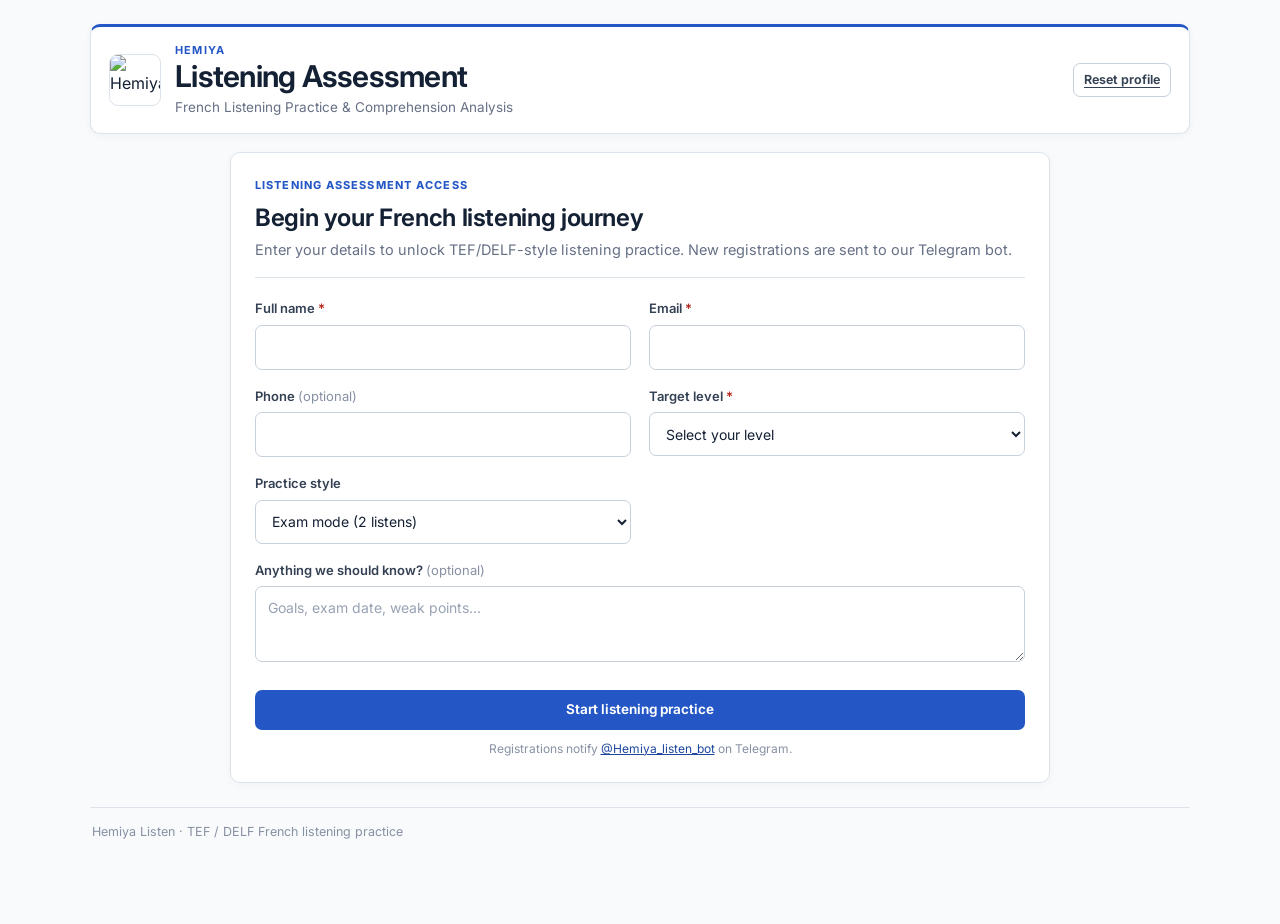
==== commit b2d28e7f: "Update listening.html" ====
--- a/listening.html
+++ b/listening.html
@@ -6,8 +6,759 @@
   <title>Hemiya Listen — French Listening Practice (TEF/DELF)</title>
   <link rel="preconnect" href="https://fonts.googleapis.com">
   <link rel="preconnect" href="https://fonts.gstatic.com" crossorigin>
-  <link href="https://fonts.googleapis.com/css2?family=Fraunces:opsz,wght@9..144,500;9..144,700&family=Manrope:wght@400;500;600;700&display=swap" rel="stylesheet">
+  <link href="https://fonts.googleapis.com/css2?family=Inter:wght@400;500;600;700&family=Manrope:wght@400;500;600;700&display=swap" rel="stylesheet">
   <link rel="stylesheet" href="css/listening.css">
+
+  <style>
+/* ============================================================
+   HEMIYA LISTENING ASSESSMENT — professional assessment theme
+   Visual layer only. Functional IDs, forms and JS hooks unchanged.
+   ============================================================ */
+:root {
+  --primary-color: #2457C5;
+  --primary-dark: #1D469E;
+  --primary-soft: #F3F7FD;
+  --primary-border: #C9D8F3;
+  --page-bg: #F8FAFC;
+  --surface: #FFFFFF;
+  --surface-soft: #F8FAFC;
+  --text-color: #142033;
+  --muted-text: #667085;
+  --subtle-text: #8791A3;
+  --border-color: #DCE3EA;
+  --border-strong: #C7D0DB;
+  --error-color: #B42318;
+  --error-bg: #FEF3F2;
+  --success-color: #2F6B4F;
+  --success-bg: #F3F8F5;
+  --warning-color: #8B5E17;
+  --warning-bg: #FFFAEB;
+  --font-family: 'Inter', 'Manrope', Arial, sans-serif;
+}
+
+* { box-sizing: border-box; }
+html { background: var(--page-bg) !important; }
+body {
+  margin: 0 !important;
+  padding: 0 !important;
+  background: var(--page-bg) !important;
+  color: var(--text-color) !important;
+  font-family: var(--font-family) !important;
+  font-size: 16px;
+  line-height: 1.6;
+  text-align: left !important;
+  -webkit-font-smoothing: antialiased;
+}
+
+.bg-glow { display: none !important; }
+
+.container {
+  width: min(100% - 32px, 1100px) !important;
+  margin: 24px auto 42px !important;
+  padding: 0 !important;
+  background: transparent !important;
+}
+
+/* Compact institutional product header */
+.site-header {
+  display: flex !important;
+  align-items: center !important;
+  justify-content: space-between !important;
+  gap: 24px !important;
+  margin: 0 0 18px !important;
+  padding: 16px 18px !important;
+  background: var(--surface) !important;
+  border: 1px solid var(--border-color) !important;
+  border-top: 3px solid var(--primary-color) !important;
+  border-radius: 10px !important;
+  box-shadow: 0 2px 8px rgba(20, 32, 51, 0.04) !important;
+}
+.brand {
+  display: flex !important;
+  align-items: center !important;
+  gap: 14px !important;
+  min-width: 0;
+}
+.brand-avatar {
+  width: 52px !important;
+  height: 52px !important;
+  flex: 0 0 52px !important;
+  object-fit: cover !important;
+  border-radius: 9px !important;
+  border: 1px solid var(--border-color) !important;
+  box-shadow: none !important;
+  animation: none !important;
+  transform: none !important;
+}
+.brand-kicker {
+  margin: 0 0 2px !important;
+  color: var(--primary-color) !important;
+  font-size: 11px !important;
+  line-height: 1.3 !important;
+  font-weight: 700 !important;
+  letter-spacing: .11em !important;
+  text-transform: uppercase !important;
+}
+.brand h1 {
+  margin: 0 !important;
+  color: var(--text-color) !important;
+  font-family: var(--font-family) !important;
+  font-size: clamp(23px, 3vw, 30px) !important;
+  line-height: 1.15 !important;
+  font-weight: 650 !important;
+  letter-spacing: -.025em !important;
+}
+.brand-subtitle {
+  margin: 4px 0 0 !important;
+  color: var(--muted-text) !important;
+  font-size: 13.5px !important;
+  line-height: 1.45 !important;
+}
+.header-actions {
+  display: flex !important;
+  align-items: center !important;
+  gap: 10px !important;
+  flex-wrap: wrap;
+}
+.user-chip {
+  padding: 6px 9px !important;
+  border: 1px solid var(--primary-border) !important;
+  border-radius: 6px !important;
+  background: var(--primary-soft) !important;
+  color: var(--primary-dark) !important;
+  font-size: 12.5px !important;
+  font-weight: 600 !important;
+}
+
+/* Shared surfaces */
+.panel {
+  margin: 0 0 16px !important;
+  padding: 22px 24px !important;
+  background: var(--surface) !important;
+  border: 1px solid var(--border-color) !important;
+  border-radius: 10px !important;
+  box-shadow: 0 2px 8px rgba(20, 32, 51, 0.035) !important;
+  color: var(--text-color) !important;
+}
+h1, h2, h3, h4, h5, h6 {
+  color: var(--text-color) !important;
+  font-family: var(--font-family) !important;
+  text-shadow: none !important;
+}
+h2 {
+  margin: 0 0 5px !important;
+  font-size: clamp(20px, 2.5vw, 24px) !important;
+  line-height: 1.3 !important;
+  letter-spacing: -.015em !important;
+  font-weight: 650 !important;
+}
+h3 { font-size: 18px !important; }
+p { color: var(--muted-text); }
+.muted { color: var(--muted-text) !important; }
+
+.section-head {
+  margin: 0 0 18px !important;
+  text-align: left !important;
+}
+.section-head.inline,
+.session-heading {
+  display: flex !important;
+  align-items: flex-start !important;
+  justify-content: space-between !important;
+  gap: 20px !important;
+  text-align: left !important;
+}
+.section-head p,
+.form-header p,
+#level-explanation {
+  margin: 0 !important;
+  color: var(--muted-text) !important;
+  font-size: 14.5px !important;
+  line-height: 1.6 !important;
+}
+
+/* Registration / information collection */
+.contact-panel {
+  max-width: 820px !important;
+  margin: 0 auto 18px !important;
+  padding: 24px !important;
+}
+.form-header {
+  margin: 0 0 20px !important;
+  padding: 0 0 16px !important;
+  border-bottom: 1px solid var(--border-color) !important;
+  text-align: left !important;
+}
+.form-header::before {
+  content: 'LISTENING ASSESSMENT ACCESS';
+  display: block;
+  margin: 0 0 7px;
+  color: var(--primary-color);
+  font-size: 11px;
+  font-weight: 750;
+  letter-spacing: .1em;
+}
+.form-grid {
+  display: grid !important;
+  grid-template-columns: repeat(2, minmax(0, 1fr)) !important;
+  gap: 16px 18px !important;
+}
+.form-group {
+  margin: 0 !important;
+  text-align: left !important;
+}
+.form-group-full { grid-column: 1 / -1 !important; }
+.form-group label {
+  display: block !important;
+  margin: 0 0 6px !important;
+  color: #344054 !important;
+  font-size: 13px !important;
+  font-weight: 600 !important;
+}
+.required { color: var(--error-color) !important; }
+.optional { color: var(--subtle-text) !important; font-weight: 400 !important; }
+.hp { display: none !important; }
+
+input, select, textarea {
+  width: 100% !important;
+  min-height: 44px !important;
+  padding: 10px 12px !important;
+  background: #FFFFFF !important;
+  color: var(--text-color) !important;
+  border: 1px solid var(--border-strong) !important;
+  border-radius: 7px !important;
+  box-shadow: none !important;
+  outline: none !important;
+  font: inherit !important;
+  font-size: 14px !important;
+  transition: border-color .18s ease, box-shadow .18s ease !important;
+}
+textarea { min-height: 76px !important; resize: vertical !important; }
+input::placeholder, textarea::placeholder { color: #98A2B3 !important; }
+input:focus, select:focus, textarea:focus {
+  border-color: var(--primary-color) !important;
+  box-shadow: 0 0 0 3px rgba(36, 87, 197, .11) !important;
+}
+.error-message {
+  margin-top: 5px !important;
+  color: var(--error-color) !important;
+  font-size: 12.5px !important;
+  font-weight: 500 !important;
+}
+.fine-print {
+  margin: 10px 0 0 !important;
+  color: var(--subtle-text) !important;
+  font-size: 12px !important;
+  line-height: 1.5 !important;
+}
+.fine-print a { color: var(--primary-dark) !important; text-decoration-thickness: 1px !important; }
+
+/* Professional button hierarchy */
+button {
+  min-height: 40px !important;
+  padding: 9px 14px !important;
+  border: 1px solid transparent !important;
+  border-radius: 7px !important;
+  background: var(--primary-color) !important;
+  color: #FFFFFF !important;
+  box-shadow: none !important;
+  font-family: var(--font-family) !important;
+  font-size: 13.5px !important;
+  font-weight: 650 !important;
+  line-height: 1.3 !important;
+  cursor: pointer !important;
+  transition: background-color .18s ease, border-color .18s ease, color .18s ease !important;
+  transform: none !important;
+}
+button:hover:not(:disabled) { background: var(--primary-dark) !important; transform: none !important; box-shadow: none !important; }
+button:focus-visible { outline: 3px solid rgba(36, 87, 197, .16) !important; outline-offset: 2px !important; }
+button:disabled {
+  background: #F2F4F7 !important;
+  color: #98A2B3 !important;
+  border-color: #E4E7EC !important;
+  cursor: not-allowed !important;
+  opacity: 1 !important;
+}
+button.ghost,
+.text-btn,
+#timer-reset,
+#retry-btn,
+#back-btn,
+#toggle-mode,
+#reveal-transcript,
+.control-btn:not(.primary) {
+  background: #FFFFFF !important;
+  color: #344054 !important;
+  border-color: var(--border-strong) !important;
+}
+button.ghost:hover:not(:disabled),
+.text-btn:hover:not(:disabled),
+#timer-reset:hover:not(:disabled),
+#retry-btn:hover:not(:disabled),
+#back-btn:hover:not(:disabled),
+#toggle-mode:hover:not(:disabled),
+#reveal-transcript:hover:not(:disabled),
+.control-btn:not(.primary):hover:not(:disabled) {
+  background: var(--surface-soft) !important;
+  color: var(--text-color) !important;
+  border-color: #AEB9C6 !important;
+}
+.control-btn.primary,
+#play-btn { background: var(--primary-color) !important; color: #FFFFFF !important; }
+.text-btn {
+  min-height: 34px !important;
+  padding: 7px 10px !important;
+  font-size: 12.5px !important;
+}
+#submit-form { margin-top: 20px !important; }
+
+.form-message {
+  margin: 14px 0 0 !important;
+  padding: 11px 13px !important;
+  border-radius: 7px !important;
+  border: 1px solid var(--border-color) !important;
+  box-shadow: none !important;
+}
+.form-message p { margin: 0 !important; font-size: 13.5px !important; }
+.success-message { background: var(--success-bg) !important; border-color: #CFE1D6 !important; }
+.success-message p { color: var(--success-color) !important; }
+.form-message.error-message { background: var(--error-bg) !important; border-color: #F5C7C2 !important; }
+.form-message.error-message p { color: var(--error-color) !important; }
+
+/* Level selection = assessment setup, not game tiles */
+.level-selector { padding-bottom: 20px !important; }
+.level-buttons {
+  display: flex !important;
+  flex-wrap: wrap !important;
+  gap: 10px !important;
+  justify-content: flex-start !important;
+}
+.level-btn {
+  min-width: 74px !important;
+  background: #FFFFFF !important;
+  color: #344054 !important;
+  border-color: var(--border-strong) !important;
+}
+.level-btn:hover { background: var(--primary-soft) !important; color: var(--primary-dark) !important; border-color: var(--primary-border) !important; }
+.level-btn.active,
+.level-btn[aria-pressed='true'] {
+  background: var(--primary-soft) !important;
+  color: var(--primary-dark) !important;
+  border-color: var(--primary-color) !important;
+  box-shadow: inset 0 -2px 0 var(--primary-color) !important;
+}
+
+/* Exercise library */
+.level-info { padding: 22px 24px !important; }
+.stats-bar {
+  display: flex !important;
+  flex-wrap: wrap !important;
+  gap: 8px !important;
+  justify-content: flex-end !important;
+  color: var(--muted-text) !important;
+}
+.stats-bar > * {
+  padding: 5px 8px !important;
+  border: 1px solid var(--border-color) !important;
+  border-radius: 5px !important;
+  background: var(--surface-soft) !important;
+  color: #475467 !important;
+  font-size: 12px !important;
+  box-shadow: none !important;
+}
+.toolbar {
+  display: flex !important;
+  margin: 14px 0 18px !important;
+  padding-top: 14px !important;
+  border-top: 1px solid var(--border-color) !important;
+}
+.search-wrap { width: min(100%, 420px) !important; }
+#exercise-search { min-height: 42px !important; }
+.exercise-grid {
+  display: grid !important;
+  grid-template-columns: repeat(auto-fit, minmax(250px, 1fr)) !important;
+  gap: 12px !important;
+}
+#exercise-grid > * {
+  margin: 0 !important;
+  padding: 16px !important;
+  background: #FFFFFF !important;
+  color: var(--text-color) !important;
+  border: 1px solid var(--border-color) !important;
+  border-radius: 8px !important;
+  box-shadow: none !important;
+  text-align: left !important;
+  transform: none !important;
+}
+#exercise-grid > *:hover {
+  border-color: var(--primary-border) !important;
+  background: #FCFDFE !important;
+  transform: none !important;
+  box-shadow: 0 2px 6px rgba(20, 32, 51, .04) !important;
+}
+#exercise-grid h3,
+#exercise-grid h4,
+#exercise-grid strong { color: var(--text-color) !important; }
+#exercise-grid p,
+#exercise-grid small,
+#exercise-grid span:not(.badge):not(.level) { color: var(--muted-text) !important; }
+#exercise-grid button { margin-top: 10px !important; }
+
+/* Session controls */
+.session-top {
+  display: flex !important;
+  justify-content: space-between !important;
+  align-items: center !important;
+  gap: 12px !important;
+  margin: 0 0 12px !important;
+  padding: 0 2px !important;
+}
+.session-actions,
+.player-controls,
+.timer-row,
+.results-actions {
+  display: flex !important;
+  align-items: center !important;
+  gap: 8px !important;
+  flex-wrap: wrap !important;
+}
+.mode-badge,
+.source-badge {
+  display: inline-flex !important;
+  align-items: center !important;
+  min-height: 30px !important;
+  padding: 5px 9px !important;
+  border: 1px solid var(--border-color) !important;
+  border-radius: 5px !important;
+  background: var(--surface-soft) !important;
+  color: #475467 !important;
+  box-shadow: none !important;
+  font-size: 11.5px !important;
+  font-weight: 650 !important;
+  letter-spacing: .025em !important;
+}
+.mode-badge.exam {
+  background: var(--primary-soft) !important;
+  color: var(--primary-dark) !important;
+  border-color: var(--primary-border) !important;
+}
+.mode-badge.practice { background: #F5F8F6 !important; color: #37614C !important; border-color: #D5E3DA !important; }
+
+/* Listening player = formal examination workstation */
+.player-panel {
+  padding: 0 !important;
+  overflow: hidden !important;
+}
+.session-heading {
+  margin: 0 !important;
+  padding: 18px 22px !important;
+  border-bottom: 1px solid var(--border-color) !important;
+  background: #FFFFFF !important;
+}
+.session-heading h2 { margin-bottom: 3px !important; }
+#exercise-meta { font-size: 13px !important; }
+
+.player {
+  position: relative !important;
+  margin: 0 !important;
+  padding: 26px 24px 22px !important;
+  background: #FFFFFF !important;
+  border: 0 !important;
+  border-bottom: 1px solid var(--border-color) !important;
+  border-radius: 0 !important;
+  box-shadow: none !important;
+}
+.player::before {
+  content: 'LISTENING AUDIO';
+  display: block;
+  margin: 0 0 14px;
+  color: var(--primary-color);
+  font-size: 10.5px;
+  font-weight: 750;
+  letter-spacing: .11em;
+}
+.progress-track {
+  width: 100% !important;
+  height: 6px !important;
+  margin: 0 0 10px !important;
+  overflow: hidden !important;
+  background: #E9EEF5 !important;
+  border: 0 !important;
+  border-radius: 3px !important;
+  box-shadow: none !important;
+}
+.progress-fill {
+  height: 100% !important;
+  background: var(--primary-color) !important;
+  border-radius: 3px !important;
+  box-shadow: none !important;
+  transition: width .15s linear !important;
+}
+.player-meta {
+  display: grid !important;
+  grid-template-columns: 70px 1fr 70px !important;
+  align-items: center !important;
+  gap: 10px !important;
+  margin: 0 0 18px !important;
+  color: var(--muted-text) !important;
+  font-size: 12.5px !important;
+  font-variant-numeric: tabular-nums !important;
+}
+#time-current { text-align: left !important; color: #475467 !important; }
+#time-total { text-align: right !important; color: #475467 !important; }
+#player-status { text-align: center !important; font-weight: 600 !important; }
+.player-controls {
+  padding: 0 !important;
+  margin: 0 !important;
+}
+.control-btn { min-width: 76px !important; }
+.speed-wrap {
+  display: inline-flex !important;
+  align-items: center !important;
+  gap: 7px !important;
+  margin-left: 4px !important;
+  color: #475467 !important;
+  font-size: 12.5px !important;
+  font-weight: 600 !important;
+}
+.speed-wrap select {
+  width: auto !important;
+  min-width: 82px !important;
+  min-height: 40px !important;
+  padding: 7px 28px 7px 9px !important;
+}
+.playback-count {
+  display: flex !important;
+  align-items: center !important;
+  justify-content: space-between !important;
+  gap: 12px !important;
+  flex-wrap: wrap !important;
+  margin: 18px 0 0 !important;
+  padding: 12px 0 0 !important;
+  border-top: 1px solid #E9EDF2 !important;
+  color: #475467 !important;
+  font-size: 12.5px !important;
+}
+.playback-count strong { color: var(--text-color) !important; }
+.hint { color: var(--subtle-text) !important; font-size: 11.5px !important; }
+
+.timer-row {
+  margin: 0 !important;
+  padding: 16px 22px 18px !important;
+  background: var(--surface-soft) !important;
+}
+.timer {
+  min-width: 82px !important;
+  padding: 8px 10px !important;
+  background: #FFFFFF !important;
+  color: var(--text-color) !important;
+  border: 1px solid var(--border-color) !important;
+  border-radius: 6px !important;
+  box-shadow: none !important;
+  font-variant-numeric: tabular-nums !important;
+  font-size: 17px !important;
+  font-weight: 700 !important;
+  letter-spacing: .025em !important;
+  text-align: center !important;
+}
+.timer.warning,
+.timer.danger { color: var(--error-color) !important; background: var(--error-bg) !important; border-color: #F5C7C2 !important; }
+
+/* Questions = formal exam items */
+.questions-panel { padding: 22px 24px 24px !important; }
+.questions-panel .section-head {
+  margin-bottom: 12px !important;
+  padding-bottom: 12px !important;
+  border-bottom: 1px solid var(--border-color) !important;
+}
+#quiz-form { color: var(--text-color) !important; }
+#quiz-form > * {
+  margin: 0 !important;
+  padding: 18px 0 !important;
+  background: transparent !important;
+  border: 0 !important;
+  border-bottom: 1px solid #E9EDF2 !important;
+  border-radius: 0 !important;
+  box-shadow: none !important;
+  color: var(--text-color) !important;
+  text-align: left !important;
+}
+#quiz-form > *:last-child { border-bottom: 0 !important; }
+#quiz-form p,
+#quiz-form label,
+#quiz-form strong,
+#quiz-form span { color: #344054 !important; }
+#quiz-form label { line-height: 1.55 !important; }
+#quiz-form input[type='radio'],
+#quiz-form input[type='checkbox'] {
+  width: 16px !important;
+  height: 16px !important;
+  min-height: 0 !important;
+  padding: 0 !important;
+  accent-color: var(--primary-color) !important;
+  box-shadow: none !important;
+}
+
+/* Transcript = reference document rather than entertainment card */
+.transcript {
+  padding: 22px 24px !important;
+  border-left: 3px solid var(--primary-color) !important;
+}
+.transcript h2 {
+  margin-bottom: 12px !important;
+  padding-bottom: 10px !important;
+  border-bottom: 1px solid var(--border-color) !important;
+}
+.transcript-content {
+  max-width: 850px !important;
+  color: #344054 !important;
+  font-size: 15.5px !important;
+  line-height: 1.75 !important;
+  text-align: left !important;
+}
+.transcript-content * { color: inherit !important; text-shadow: none !important; }
+.transcript-content p { color: #344054 !important; }
+
+/* Results = examiner report */
+.results {
+  padding: 22px 24px !important;
+  border-top: 3px solid var(--primary-color) !important;
+}
+.score-summary {
+  margin: 3px 0 0 !important;
+  color: #475467 !important;
+  font-size: 14.5px !important;
+}
+.score-detail {
+  margin-top: 16px !important;
+  padding-top: 16px !important;
+  border-top: 1px solid var(--border-color) !important;
+}
+#score-detail > * {
+  margin: 0 0 10px !important;
+  padding: 12px 14px !important;
+  background: var(--surface-soft) !important;
+  border: 1px solid var(--border-color) !important;
+  border-radius: 7px !important;
+  box-shadow: none !important;
+  color: #344054 !important;
+}
+#score-detail .correct,
+#score-detail [class*='correct'] {
+  background: var(--success-bg) !important;
+  border-color: #CFE1D6 !important;
+  color: var(--success-color) !important;
+}
+#score-detail .incorrect,
+#score-detail [class*='incorrect'],
+#score-detail [class*='wrong'] {
+  background: var(--error-bg) !important;
+  border-color: #F5C7C2 !important;
+  color: var(--error-color) !important;
+}
+
+/* Neutralize legacy neon, gradients and white-on-light text */
+.panel, .player, .transcript, #exercise-grid > *, #score-detail > * {
+  text-shadow: none !important;
+  filter: none !important;
+}
+.panel *:not(button):not(.timer):not(.mode-badge):not(.source-badge):not(.user-chip),
+#exercise-grid *:not(button),
+#quiz-form *:not(button),
+#score-detail *:not(button),
+.transcript-content * {
+  text-shadow: none !important;
+}
+.panel [style*='color: white'],
+.panel [style*='color:white'],
+.panel [style*='color: #fff'],
+.panel [style*='color:#fff'],
+#exercise-grid [style*='color: white'],
+#quiz-form [style*='color: white'],
+#score-detail [style*='color: white'],
+.transcript [style*='color: white'] {
+  color: var(--text-color) !important;
+}
+
+/* Toast = restrained status notification */
+.toast {
+  position: fixed !important;
+  right: 20px !important;
+  bottom: 20px !important;
+  max-width: min(380px, calc(100vw - 40px)) !important;
+  padding: 11px 14px !important;
+  background: #FFFFFF !important;
+  color: var(--text-color) !important;
+  border: 1px solid var(--border-color) !important;
+  border-left: 3px solid var(--primary-color) !important;
+  border-radius: 7px !important;
+  box-shadow: 0 8px 24px rgba(20, 32, 51, .12) !important;
+  font-size: 13.5px !important;
+}
+
+footer {
+  margin: 24px 0 0 !important;
+  padding: 14px 2px 0 !important;
+  border-top: 1px solid var(--border-color) !important;
+  text-align: left !important;
+}
+footer p {
+  margin: 0 !important;
+  color: var(--subtle-text) !important;
+  font-size: 12.5px !important;
+}
+
+.hidden { display: none !important; }
+.sr-only {
+  position: absolute !important;
+  width: 1px !important;
+  height: 1px !important;
+  padding: 0 !important;
+  margin: -1px !important;
+  overflow: hidden !important;
+  clip: rect(0, 0, 0, 0) !important;
+  white-space: nowrap !important;
+  border: 0 !important;
+}
+
+@media (max-width: 760px) {
+  .container { width: min(100% - 20px, 1100px) !important; margin-top: 10px !important; }
+  .site-header { align-items: flex-start !important; padding: 14px !important; }
+  .brand-avatar { width: 46px !important; height: 46px !important; flex-basis: 46px !important; }
+  .header-actions { justify-content: flex-end !important; }
+  .panel, .contact-panel, .level-info, .questions-panel, .results, .transcript { padding: 18px !important; }
+  .player-panel { padding: 0 !important; }
+  .form-grid { grid-template-columns: 1fr !important; gap: 14px !important; }
+  .form-group-full { grid-column: auto !important; }
+  .section-head.inline,
+  .session-heading { flex-direction: column !important; gap: 12px !important; }
+  .stats-bar { justify-content: flex-start !important; }
+  .exercise-grid { grid-template-columns: 1fr !important; }
+  .player { padding: 22px 18px 18px !important; }
+  .timer-row { padding: 14px 18px 16px !important; }
+  .player-controls { align-items: stretch !important; }
+  .control-btn { min-width: 0 !important; }
+}
+
+@media (max-width: 520px) {
+  .site-header { flex-direction: column !important; gap: 12px !important; }
+  .header-actions { width: 100% !important; justify-content: flex-start !important; }
+  .brand h1 { font-size: 24px !important; }
+  .brand-subtitle { font-size: 12.5px !important; }
+  .level-buttons { display: grid !important; grid-template-columns: repeat(4, 1fr) !important; width: 100% !important; }
+  .level-btn { min-width: 0 !important; padding-inline: 8px !important; }
+  .session-top { align-items: flex-start !important; flex-direction: column !important; }
+  .session-actions { width: 100% !important; }
+  .player-meta { grid-template-columns: 58px 1fr 58px !important; }
+  .player-controls { display: grid !important; grid-template-columns: repeat(2, minmax(0, 1fr)) !important; }
+  .player-controls .speed-wrap { grid-column: 1 / -1 !important; margin: 2px 0 0 !important; justify-content: space-between !important; }
+  .speed-wrap select { flex: 0 0 100px !important; }
+  .playback-count { align-items: flex-start !important; flex-direction: column !important; }
+  .timer-row { display: grid !important; grid-template-columns: auto 1fr 1fr !important; }
+  .results-actions { width: 100% !important; }
+  .results-actions button { flex: 1 1 0 !important; }
+}
+  </style>
   <base target="_parent">
 </head>
 <body>
@@ -18,7 +769,8 @@
         <img src="https://yiyang512.github.io/new/hemiya.jpg" alt="Hemiya" class="brand-avatar">
         <div>
           <p class="brand-kicker">Hemiya</p>
-          <h1>Listen</h1>
+          <h1>Listening Assessment</h1>
+          <p class="brand-subtitle">French Listening Practice &amp; Comprehension Analysis</p>
         </div>
       </div>
       <div class="header-actions">
